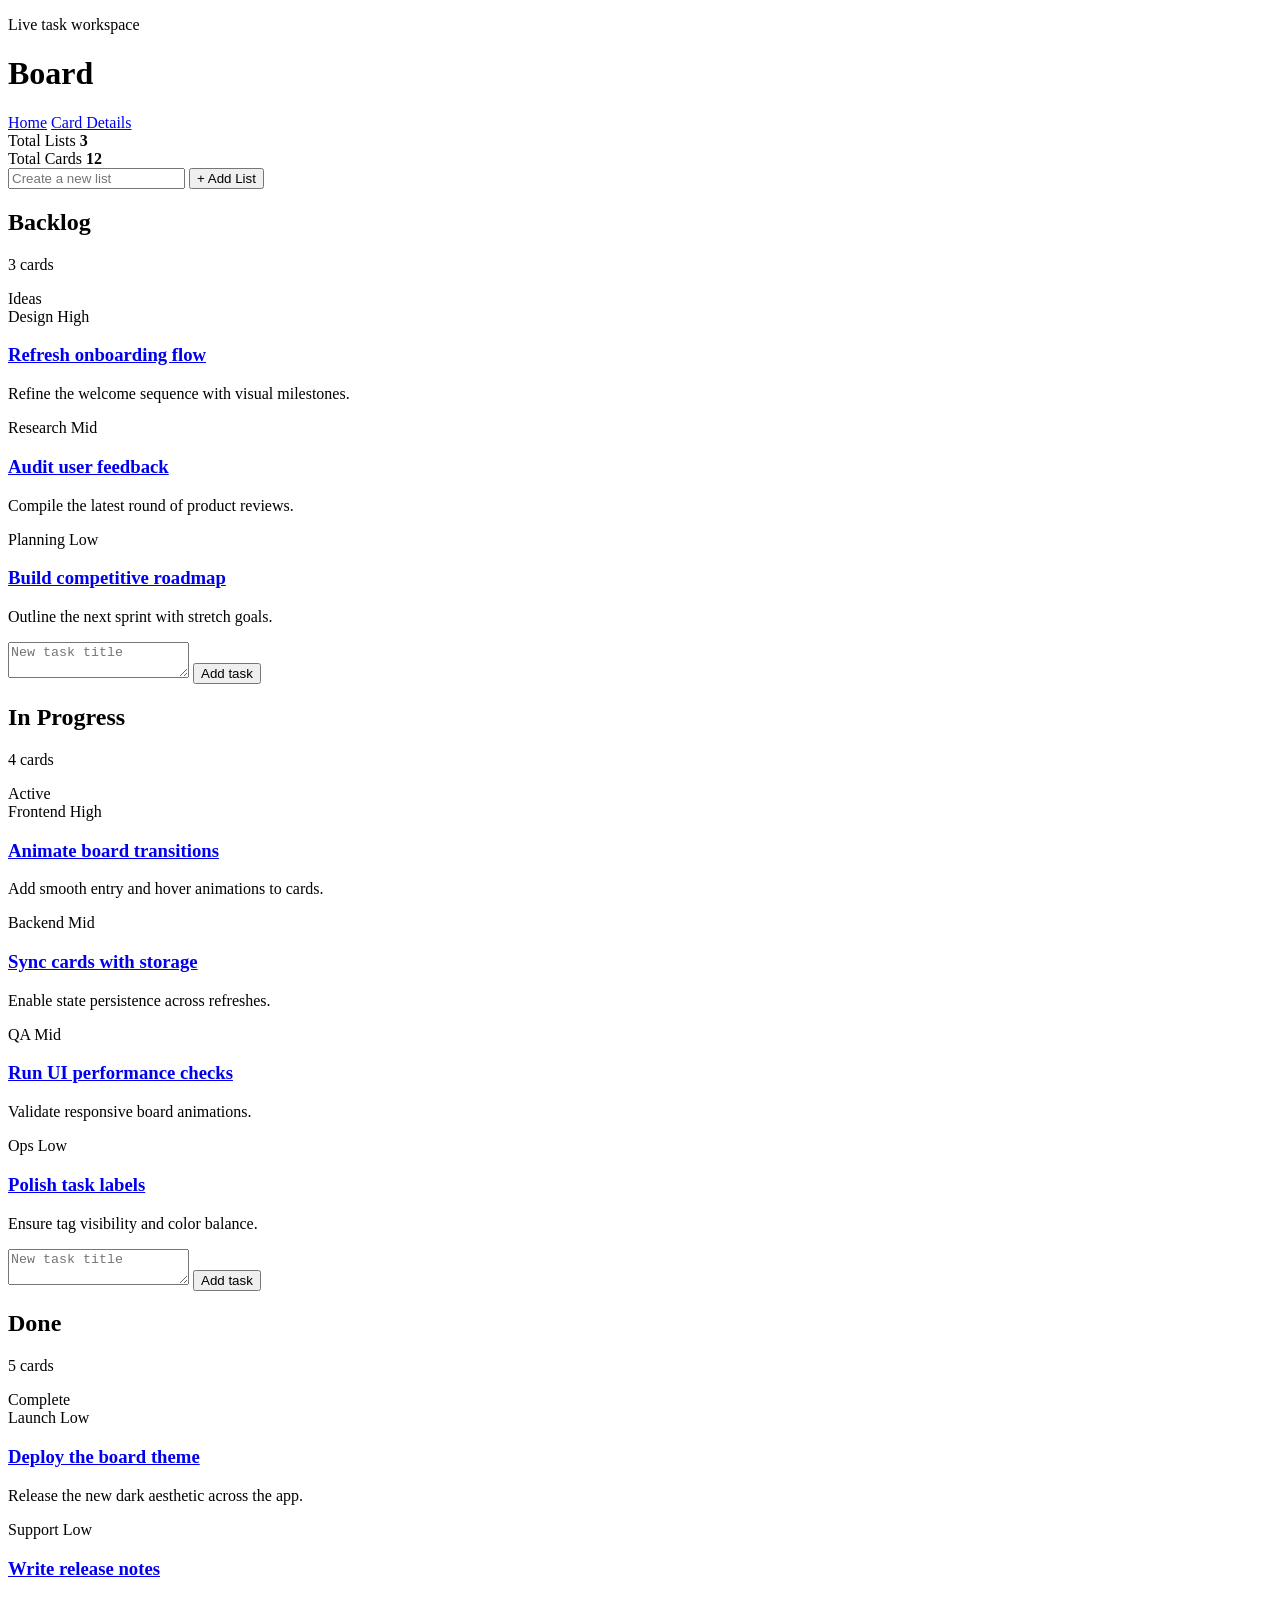
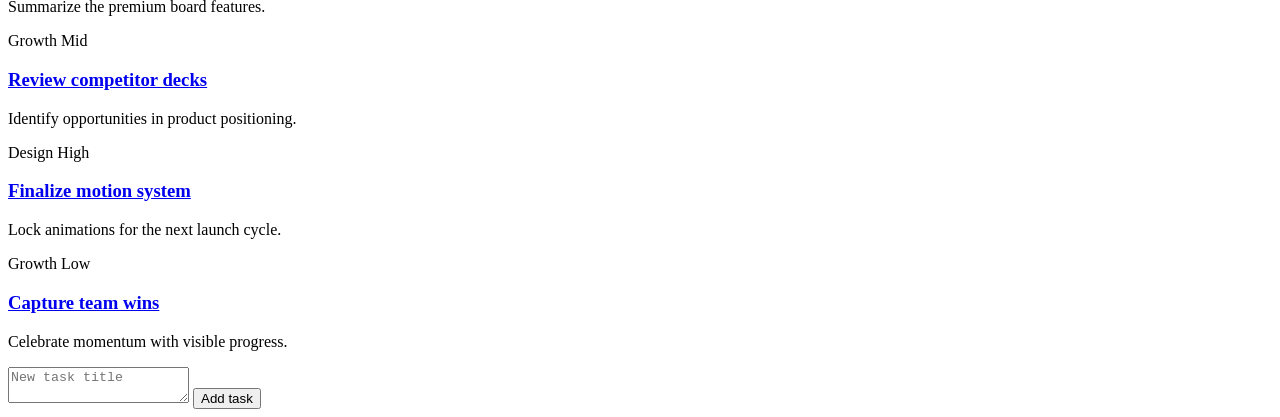
==== board.html @ 3a7728a7 "correction made" ====
<!DOCTYPE html>
<html lang="en">
<head>
  <meta charset="UTF-8" />
  <meta name="viewport" content="width=device-width, initial-scale=1.0" />
  <title>Mini Trello | Board</title>
  <link rel="stylesheet" href="board.css" />
</head>
<body>
  <div class="board-shell">
    <header class="board-header">
      <div>
        <p class="eyebrow">Live task workspace</p>
        <h1>Board</h1>
      </div>
      <nav>
        <a href="index.html">Home</a>
        <a href="card-details.html">Card Details</a>
      </nav>
    </header>

    <section class="board-actions">
      <div class="stats-panel">
        <div>
          <span>Total Lists</span>
          <strong id="listCount">3</strong>
        </div>
        <div>
          <span>Total Cards</span>
          <strong id="cardCount">12</strong>
        </div>
      </div>

      <form id="addListForm" class="new-list-form">
        <input type="text" name="title" placeholder="Create a new list" aria-label="New list title" required />
        <button type="submit">+ Add List</button>
      </form>
    </section>

    <main class="board" id="board">
      <section class="list" data-list="backlog">
        <div class="list-header">
          <div>
            <h2>Backlog</h2>
            <p class="list-meta">3 cards</p>
          </div>
          <span class="pill pill-quiet">Ideas</span>
        </div>

        <div class="cards" aria-label="Backlog cards">
          <article class="card" draggable="true" data-title="Refresh onboarding flow" data-priority="High" data-tag="Design" data-description="Refine the welcome sequence with visual milestones.">
            <div class="card-top">
              <span class="pill pill-soft">Design</span>
              <span class="priority high">High</span>
            </div>
            <h3><a class="card-link" href="card-details.html">Refresh onboarding flow</a></h3>
            <p>Refine the welcome sequence with visual milestones.</p>
          </article>
          <article class="card" draggable="true" data-title="Audit user feedback" data-priority="Mid" data-tag="Research" data-description="Compile the latest round of product reviews.">
            <div class="card-top">
              <span class="pill pill-soft">Research</span>
              <span class="priority medium">Mid</span>
            </div>
            <h3><a class="card-link" href="card-details.html">Audit user feedback</a></h3>
            <p>Compile the latest round of product reviews.</p>
          </article>
          <article class="card" draggable="true" data-title="Build competitive roadmap" data-priority="Low" data-tag="Planning" data-description="Outline the next sprint with stretch goals.">
            <div class="card-top">
              <span class="pill pill-soft">Planning</span>
              <span class="priority low">Low</span>
            </div>
            <h3><a class="card-link" href="card-details.html">Build competitive roadmap</a></h3>
            <p>Outline the next sprint with stretch goals.</p>
          </article>
        </div>

        <form class="card-form">
          <textarea placeholder="New task title" rows="2" required></textarea>
          <button type="button" class="add-card-button">Add task</button>
        </form>
      </section>

      <section class="list" data-list="in-progress">
        <div class="list-header">
          <div>
            <h2>In Progress</h2>
            <p class="list-meta">4 cards</p>
          </div>
          <span class="pill pill-quiet">Active</span>
        </div>

        <div class="cards" aria-label="In Progress cards">
          <article class="card" draggable="true" data-title="Animate board transitions" data-priority="High" data-tag="Frontend" data-description="Add smooth entry and hover animations to cards.">
            <div class="card-top">
              <span class="pill pill-soft">Frontend</span>
              <span class="priority high">High</span>
            </div>
            <h3><a class="card-link" href="card-details.html">Animate board transitions</a></h3>
            <p>Add smooth entry and hover animations to cards.</p>
          </article>
          <article class="card" draggable="true" data-title="Sync cards with storage" data-priority="Mid" data-tag="Backend" data-description="Enable state persistence across refreshes.">
            <div class="card-top">
              <span class="pill pill-soft">Backend</span>
              <span class="priority medium">Mid</span>
            </div>
            <h3><a class="card-link" href="card-details.html">Sync cards with storage</a></h3>
            <p>Enable state persistence across refreshes.</p>
          </article>
          <article class="card" draggable="true" data-title="Run UI performance checks" data-priority="Mid" data-tag="QA" data-description="Validate responsive board animations.">
            <div class="card-top">
              <span class="pill pill-soft">QA</span>
              <span class="priority medium">Mid</span>
            </div>
            <h3><a class="card-link" href="card-details.html">Run UI performance checks</a></h3>
            <p>Validate responsive board animations.</p>
          </article>
          <article class="card" draggable="true" data-title="Polish task labels" data-priority="Low" data-tag="Ops" data-description="Ensure tag visibility and color balance.">
            <div class="card-top">
              <span class="pill pill-soft">Ops</span>
              <span class="priority low">Low</span>
            </div>
            <h3><a class="card-link" href="card-details.html">Polish task labels</a></h3>
            <p>Ensure tag visibility and color balance.</p>
          </article>
        </div>

        <form class="card-form">
          <textarea placeholder="New task title" rows="2" required></textarea>
          <button type="button" class="add-card-button">Add task</button>
        </form>
      </section>

      <section class="list" data-list="done">
        <div class="list-header">
          <div>
            <h2>Done</h2>
            <p class="list-meta">5 cards</p>
          </div>
          <span class="pill pill-quiet">Complete</span>
        </div>

        <div class="cards" aria-label="Done cards">
          <article class="card" draggable="true" data-title="Deploy the board theme" data-priority="Low" data-tag="Launch" data-description="Release the new dark aesthetic across the app.">
            <div class="card-top">
              <span class="pill pill-soft">Launch</span>
              <span class="priority low">Low</span>
            </div>
            <h3><a class="card-link" href="card-details.html">Deploy the board theme</a></h3>
            <p>Release the new dark aesthetic across the app.</p>
          </article>
          <article class="card" draggable="true" data-title="Write release notes" data-priority="Low" data-tag="Support" data-description="Summarize the premium board features.">
            <div class="card-top">
              <span class="pill pill-soft">Support</span>
              <span class="priority low">Low</span>
            </div>
            <h3><a class="card-link" href="card-details.html">Write release notes</a></h3>
            <p>Summarize the premium board features.</p>
          </article>
          <article class="card" draggable="true" data-title="Review competitor decks" data-priority="Mid" data-tag="Growth" data-description="Identify opportunities in product positioning.">
            <div class="card-top">
              <span class="pill pill-soft">Growth</span>
              <span class="priority medium">Mid</span>
            </div>
            <h3><a class="card-link" href="card-details.html">Review competitor decks</a></h3>
            <p>Identify opportunities in product positioning.</p>
          </article>
          <article class="card" draggable="true" data-title="Finalize motion system" data-priority="High" data-tag="Design" data-description="Lock animations for the next launch cycle.">
            <div class="card-top">
              <span class="pill pill-soft">Design</span>
              <span class="priority high">High</span>
            </div>
            <h3><a class="card-link" href="card-details.html">Finalize motion system</a></h3>
            <p>Lock animations for the next launch cycle.</p>
          </article>
          <article class="card" draggable="true" data-title="Capture team wins" data-priority="Low" data-tag="Growth" data-description="Celebrate momentum with visible progress.">
            <div class="card-top">
              <span class="pill pill-soft">Growth</span>
              <span class="priority low">Low</span>
            </div>
            <h3><a class="card-link" href="card-details.html">Capture team wins</a></h3>
            <p>Celebrate momentum with visible progress.</p>
          </article>
        </div>

        <form class="card-form">
          <textarea placeholder="New task title" rows="2" required></textarea>
          <button type="button" class="add-card-button">Add task</button>
        </form>
      </section>
    </main>
  </div>

  <script src="drag-and-drop.js"></script>
</body>
</html>
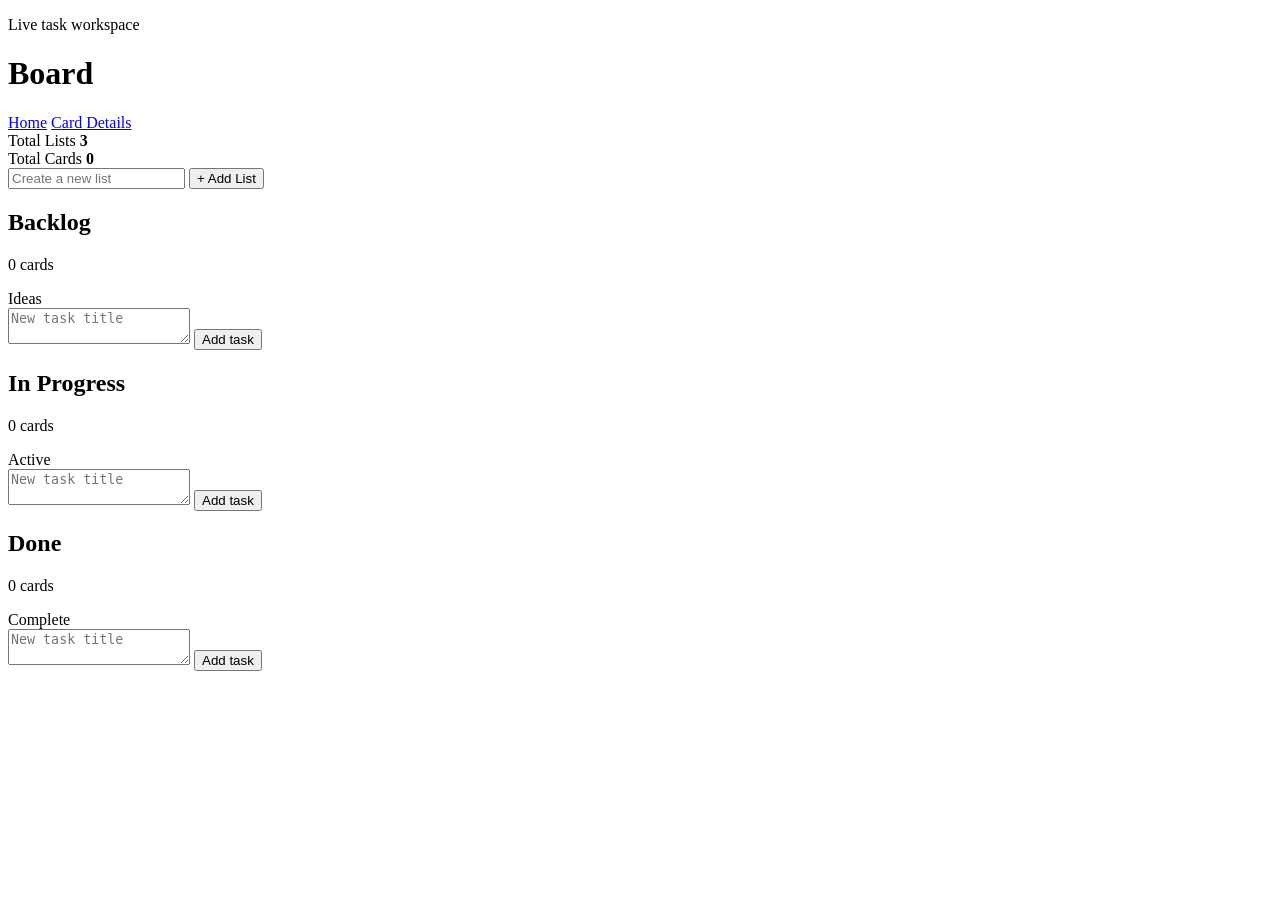
==== commit dd7432fd: "correction made" ====
--- a/board.html
+++ b/board.html
@@ -27,7 +27,7 @@
         </div>
         <div>
           <span>Total Cards</span>
-          <strong id="cardCount">12</strong>
+          <strong id="cardCount">0</strong>
         </div>
       </div>
 
@@ -42,37 +42,12 @@
         <div class="list-header">
           <div>
             <h2>Backlog</h2>
-            <p class="list-meta">3 cards</p>
+            <p class="list-meta">0 cards</p>
           </div>
           <span class="pill pill-quiet">Ideas</span>
         </div>
 
-        <div class="cards" aria-label="Backlog cards">
-          <article class="card" draggable="true" data-title="Refresh onboarding flow" data-priority="High" data-tag="Design" data-description="Refine the welcome sequence with visual milestones.">
-            <div class="card-top">
-              <span class="pill pill-soft">Design</span>
-              <span class="priority high">High</span>
-            </div>
-            <h3><a class="card-link" href="card-details.html">Refresh onboarding flow</a></h3>
-            <p>Refine the welcome sequence with visual milestones.</p>
-          </article>
-          <article class="card" draggable="true" data-title="Audit user feedback" data-priority="Mid" data-tag="Research" data-description="Compile the latest round of product reviews.">
-            <div class="card-top">
-              <span class="pill pill-soft">Research</span>
-              <span class="priority medium">Mid</span>
-            </div>
-            <h3><a class="card-link" href="card-details.html">Audit user feedback</a></h3>
-            <p>Compile the latest round of product reviews.</p>
-          </article>
-          <article class="card" draggable="true" data-title="Build competitive roadmap" data-priority="Low" data-tag="Planning" data-description="Outline the next sprint with stretch goals.">
-            <div class="card-top">
-              <span class="pill pill-soft">Planning</span>
-              <span class="priority low">Low</span>
-            </div>
-            <h3><a class="card-link" href="card-details.html">Build competitive roadmap</a></h3>
-            <p>Outline the next sprint with stretch goals.</p>
-          </article>
-        </div>
+        <div class="cards" aria-label="Backlog cards"></div>
 
         <form class="card-form">
           <textarea placeholder="New task title" rows="2" required></textarea>
@@ -84,45 +59,12 @@
         <div class="list-header">
           <div>
             <h2>In Progress</h2>
-            <p class="list-meta">4 cards</p>
+            <p class="list-meta">0 cards</p>
           </div>
           <span class="pill pill-quiet">Active</span>
         </div>
 
-        <div class="cards" aria-label="In Progress cards">
-          <article class="card" draggable="true" data-title="Animate board transitions" data-priority="High" data-tag="Frontend" data-description="Add smooth entry and hover animations to cards.">
-            <div class="card-top">
-              <span class="pill pill-soft">Frontend</span>
-              <span class="priority high">High</span>
-            </div>
-            <h3><a class="card-link" href="card-details.html">Animate board transitions</a></h3>
-            <p>Add smooth entry and hover animations to cards.</p>
-          </article>
-          <article class="card" draggable="true" data-title="Sync cards with storage" data-priority="Mid" data-tag="Backend" data-description="Enable state persistence across refreshes.">
-            <div class="card-top">
-              <span class="pill pill-soft">Backend</span>
-              <span class="priority medium">Mid</span>
-            </div>
-            <h3><a class="card-link" href="card-details.html">Sync cards with storage</a></h3>
-            <p>Enable state persistence across refreshes.</p>
-          </article>
-          <article class="card" draggable="true" data-title="Run UI performance checks" data-priority="Mid" data-tag="QA" data-description="Validate responsive board animations.">
-            <div class="card-top">
-              <span class="pill pill-soft">QA</span>
-              <span class="priority medium">Mid</span>
-            </div>
-            <h3><a class="card-link" href="card-details.html">Run UI performance checks</a></h3>
-            <p>Validate responsive board animations.</p>
-          </article>
-          <article class="card" draggable="true" data-title="Polish task labels" data-priority="Low" data-tag="Ops" data-description="Ensure tag visibility and color balance.">
-            <div class="card-top">
-              <span class="pill pill-soft">Ops</span>
-              <span class="priority low">Low</span>
-            </div>
-            <h3><a class="card-link" href="card-details.html">Polish task labels</a></h3>
-            <p>Ensure tag visibility and color balance.</p>
-          </article>
-        </div>
+        <div class="cards" aria-label="In Progress cards"></div>
 
         <form class="card-form">
           <textarea placeholder="New task title" rows="2" required></textarea>
@@ -134,53 +76,12 @@
         <div class="list-header">
           <div>
             <h2>Done</h2>
-            <p class="list-meta">5 cards</p>
+            <p class="list-meta">0 cards</p>
           </div>
           <span class="pill pill-quiet">Complete</span>
         </div>
 
-        <div class="cards" aria-label="Done cards">
-          <article class="card" draggable="true" data-title="Deploy the board theme" data-priority="Low" data-tag="Launch" data-description="Release the new dark aesthetic across the app.">
-            <div class="card-top">
-              <span class="pill pill-soft">Launch</span>
-              <span class="priority low">Low</span>
-            </div>
-            <h3><a class="card-link" href="card-details.html">Deploy the board theme</a></h3>
-            <p>Release the new dark aesthetic across the app.</p>
-          </article>
-          <article class="card" draggable="true" data-title="Write release notes" data-priority="Low" data-tag="Support" data-description="Summarize the premium board features.">
-            <div class="card-top">
-              <span class="pill pill-soft">Support</span>
-              <span class="priority low">Low</span>
-            </div>
-            <h3><a class="card-link" href="card-details.html">Write release notes</a></h3>
-            <p>Summarize the premium board features.</p>
-          </article>
-          <article class="card" draggable="true" data-title="Review competitor decks" data-priority="Mid" data-tag="Growth" data-description="Identify opportunities in product positioning.">
-            <div class="card-top">
-              <span class="pill pill-soft">Growth</span>
-              <span class="priority medium">Mid</span>
-            </div>
-            <h3><a class="card-link" href="card-details.html">Review competitor decks</a></h3>
-            <p>Identify opportunities in product positioning.</p>
-          </article>
-          <article class="card" draggable="true" data-title="Finalize motion system" data-priority="High" data-tag="Design" data-description="Lock animations for the next launch cycle.">
-            <div class="card-top">
-              <span class="pill pill-soft">Design</span>
-              <span class="priority high">High</span>
-            </div>
-            <h3><a class="card-link" href="card-details.html">Finalize motion system</a></h3>
-            <p>Lock animations for the next launch cycle.</p>
-          </article>
-          <article class="card" draggable="true" data-title="Capture team wins" data-priority="Low" data-tag="Growth" data-description="Celebrate momentum with visible progress.">
-            <div class="card-top">
-              <span class="pill pill-soft">Growth</span>
-              <span class="priority low">Low</span>
-            </div>
-            <h3><a class="card-link" href="card-details.html">Capture team wins</a></h3>
-            <p>Celebrate momentum with visible progress.</p>
-          </article>
-        </div>
+        <div class="cards" aria-label="Done cards"></div>
 
         <form class="card-form">
           <textarea placeholder="New task title" rows="2" required></textarea>
